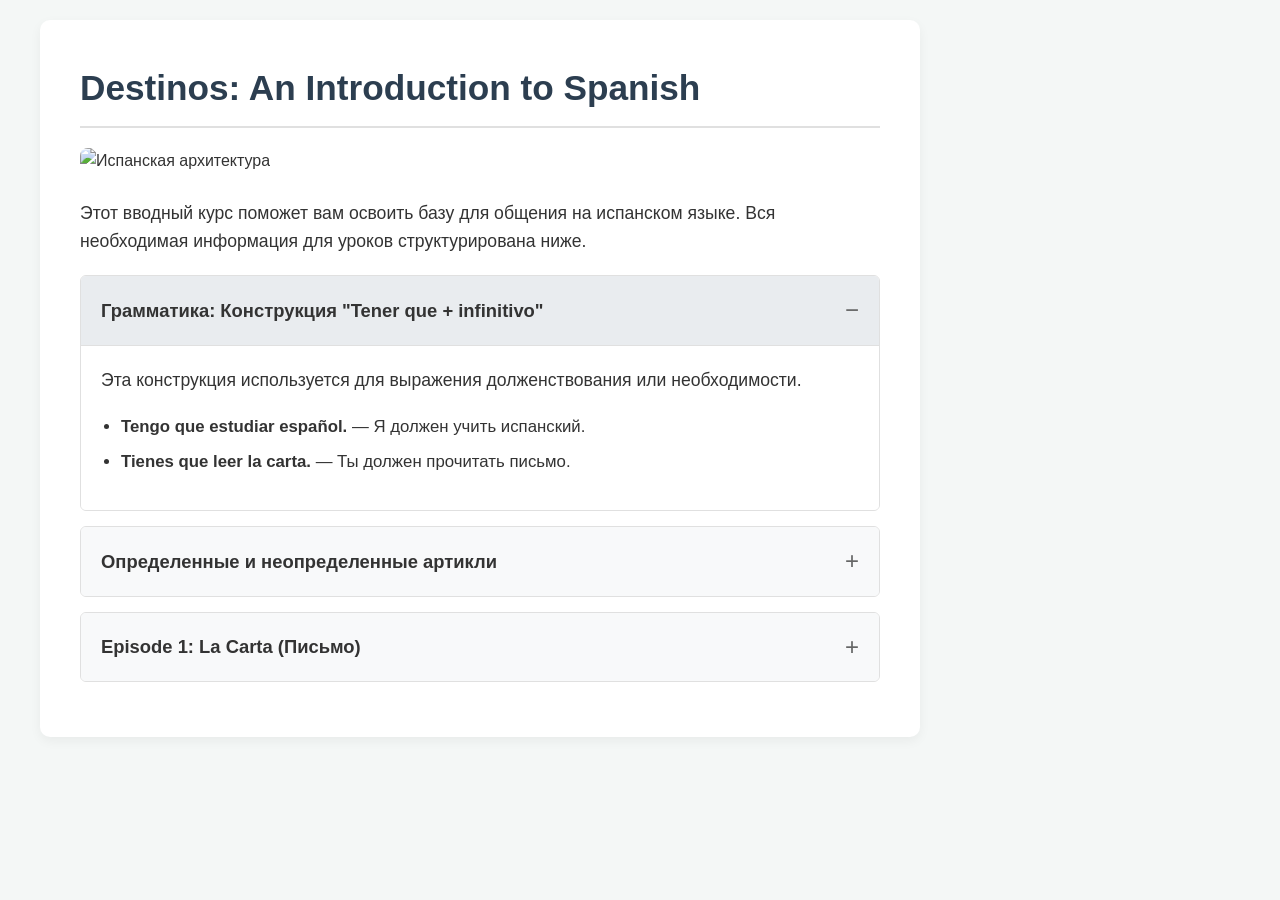
==== Destinos_history.html @ 7db03fae "Rename Destinos_history to Destinos_history.html" ====
<!DOCTYPE html>
<html lang="ru">
<head>
    <meta charset="UTF-8">
    <meta name="viewport" content="width=device-width, initial-scale=1.0">
    <title>Destinos: An Introduction to Spanish</title>
    <style>
        /* Сброс базовых отступов */
        body, h1, h2, p {
            margin: 0;
            padding: 0;
        }

        body {
            font-family: -apple-system, BlinkMacSystemFont, "Segoe UI", Roboto, Helvetica, Arial, sans-serif;
            line-height: 1.6;
            color: #333;
            background-color: #f4f7f6;
            padding: 20px;
        }

        /* Контейнер для имитации структуры сайта */
        .page-container {
            max-width: 1200px;
            margin: 0 auto;
            display: flex;
            justify-content: flex-start; /* Выравнивание по левому краю */
        }

        /* Основная левая колонка */
        .content-left {
            width: 100%;
            max-width: 800px; /* Занимает только левую часть пространства */
            background-color: #ffffff;
            padding: 40px;
            border-radius: 10px;
            box-shadow: 0 4px 12px rgba(0, 0, 0, 0.05);
        }

        h1 {
            font-size: 2.2rem;
            margin-bottom: 20px;
            color: #2c3e50;
            border-bottom: 2px solid #e0e0e0;
            padding-bottom: 10px;
        }

        /* Адаптивные изображения */
        .hero-image {
            width: 100%;
            height: auto;
            border-radius: 8px;
            margin-bottom: 25px;
            object-fit: cover;
        }

        p {
            margin-bottom: 20px;
            font-size: 1.1rem;
        }

        /* Стили для раскрывающихся абзацев */
        details {
            background-color: #fdfdfd;
            border: 1px solid #e0e0e0;
            border-radius: 6px;
            margin-bottom: 15px;
            overflow: hidden;
        }

        summary {
            padding: 15px 20px;
            font-size: 1.15rem;
            font-weight: 600;
            cursor: pointer;
            background-color: #f8f9fa;
            transition: background-color 0.2s ease;
            list-style: none; /* Убирает стандартный маркер в Safari/Chrome */
            display: flex;
            justify-content: space-between;
            align-items: center;
        }

        summary::-webkit-details-marker {
            display: none;
        }

        /* Кастомный плюс/минус для раскрывающихся списков */
        summary::after {
            content: '+';
            font-size: 1.5rem;
            color: #666;
            font-weight: 400;
        }

        details[open] summary::after {
            content: '−';
        }

        details[open] summary {
            background-color: #e9ecef;
            border-bottom: 1px solid #e0e0e0;
        }

        .details-content {
            padding: 20px;
            background-color: #ffffff;
            font-size: 1.05rem;
        }
        
        .details-content ul {
            padding-left: 20px;
            margin-bottom: 15px;
        }

        .details-content li {
            margin-bottom: 8px;
        }
    </style>
</head>
<body>

    <div class="page-container">
        <!-- Выделенная левая часть страницы -->
        <main class="content-left">
            <h1>Destinos: An Introduction to Spanish</h1>
            
            <!-- Место для основной фотографии -->
            <img src="https://images.unsplash.com/photo-1543783207-ec64e4d95325?ixlib=rb-4.0.3&auto=format&fit=crop&w=800&q=80" alt="Испанская архитектура" class="hero-image">
            
            <p>Этот вводный курс поможет вам освоить базу для общения на испанском языке. Вся необходимая информация для уроков структурирована ниже.</p>

            <!-- Раскрывающийся абзац 1 -->
            <details open>
                <summary>Грамматика: Конструкция "Tener que + infinitivo"</summary>
                <div class="details-content">
                    <p>Эта конструкция используется для выражения долженствования или необходимости.</p>
                    <ul>
                        <li><strong>Tengo que estudiar español.</strong> — Я должен учить испанский.</li>
                        <li><strong>Tienes que leer la carta.</strong> — Ты должен прочитать письмо.</li>
                    </ul>
                </div>
            </details>

            <!-- Раскрывающийся абзац 2 -->
            <details>
                <summary>Определенные и неопределенные артикли</summary>
                <div class="details-content">
                    <p>Артикли помогают определить род и число существительных в испанском языке. Здесь будут размещены правила их использования и таблицы склонений.</p>
                </div>
            </details>

            <!-- Раскрывающийся абзац 3 -->
            <details>
                <summary>Episode 1: La Carta (Письмо)</summary>
                <div class="details-content">
                    <p><em>(Вставьте сюда оригинальный текст с описанием эпизода)</em></p>
                    <p>История начинается в Мексике, где дон Фернандо рассказывает своей семье о таинственном письме из Испании...</p>
                </div>
            </details>

        </main>
    </div>

</body>
</html>
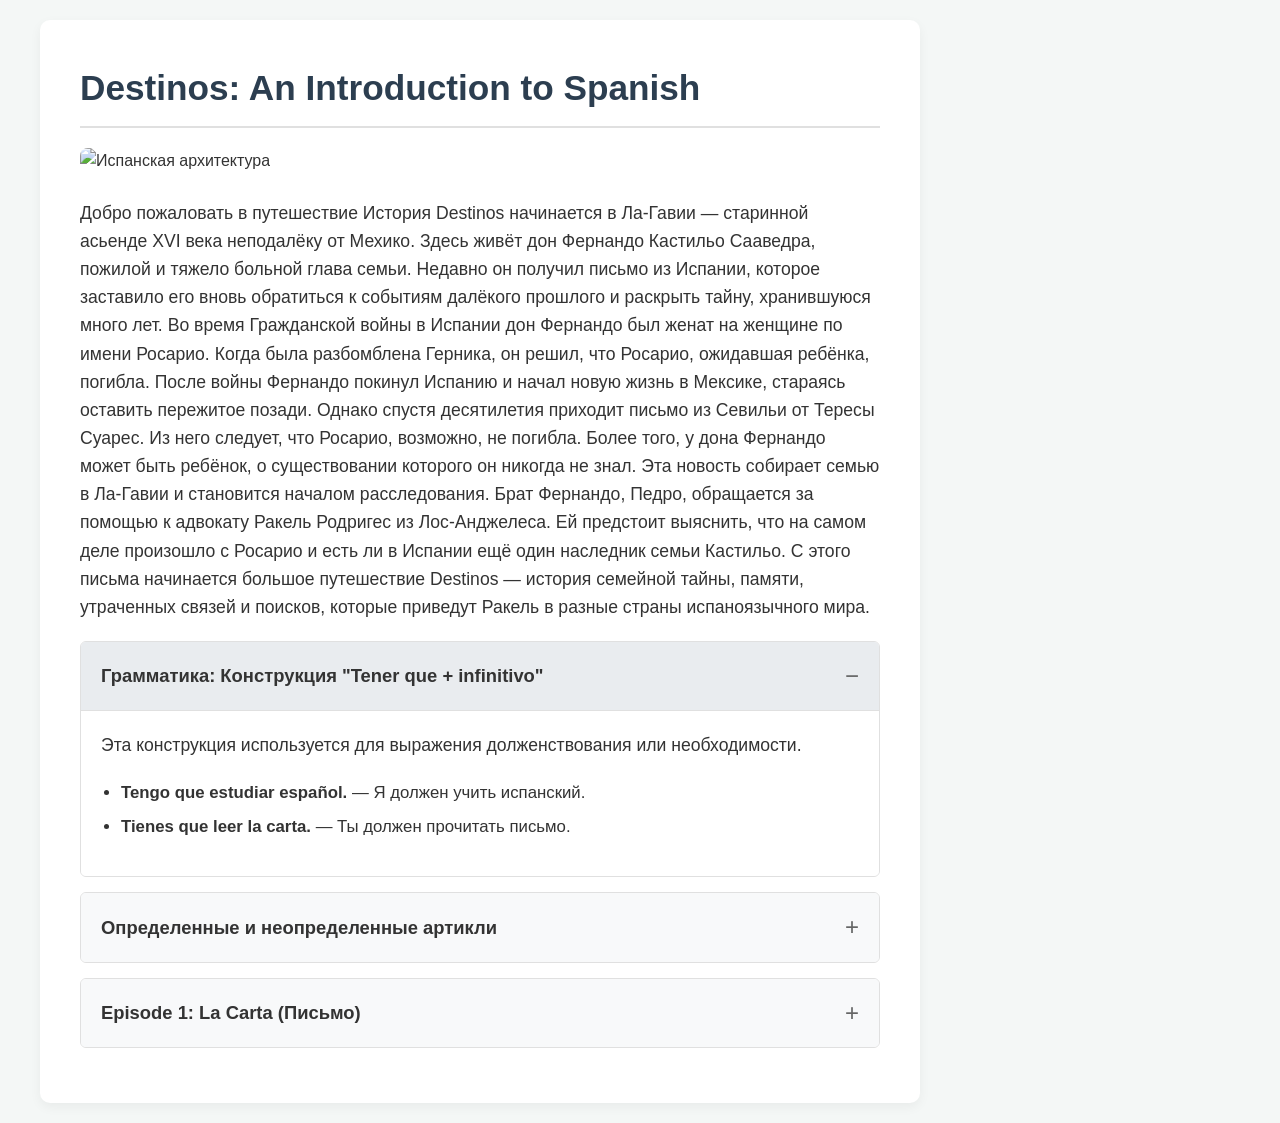
==== commit 7e59f646: "Update Destinos_history.html" ====
--- a/Destinos_history.html
+++ b/Destinos_history.html
@@ -128,7 +128,16 @@
             <!-- Место для основной фотографии -->
             <img src="https://images.unsplash.com/photo-1543783207-ec64e4d95325?ixlib=rb-4.0.3&auto=format&fit=crop&w=800&q=80" alt="Испанская архитектура" class="hero-image">
             
-            <p>Этот вводный курс поможет вам освоить базу для общения на испанском языке. Вся необходимая информация для уроков структурирована ниже.</p>
+            <p>Добро пожаловать в путешествие
+История Destinos начинается в Ла-Гавии — старинной асьенде XVI века неподалёку от Мехико. Здесь живёт дон Фернандо Кастильо Сааведра, пожилой и тяжело больной глава семьи. Недавно он получил письмо из Испании, которое заставило его вновь обратиться к событиям далёкого прошлого и раскрыть тайну, хранившуюся много лет.
+
+Во время Гражданской войны в Испании дон Фернандо был женат на женщине по имени Росарио. Когда была разбомблена Герника, он решил, что Росарио, ожидавшая ребёнка, погибла. После войны Фернандо покинул Испанию и начал новую жизнь в Мексике, стараясь оставить пережитое позади.
+
+Однако спустя десятилетия приходит письмо из Севильи от Тересы Суарес. Из него следует, что Росарио, возможно, не погибла. Более того, у дона Фернандо может быть ребёнок, о существовании которого он никогда не знал.
+
+Эта новость собирает семью в Ла-Гавии и становится началом расследования. Брат Фернандо, Педро, обращается за помощью к адвокату Ракель Родригес из Лос-Анджелеса. Ей предстоит выяснить, что на самом деле произошло с Росарио и есть ли в Испании ещё один наследник семьи Кастильо.
+
+С этого письма начинается большое путешествие Destinos — история семейной тайны, памяти, утраченных связей и поисков, которые приведут Ракель в разные страны испаноязычного мира.</p>
 
             <!-- Раскрывающийся абзац 1 -->
             <details open>
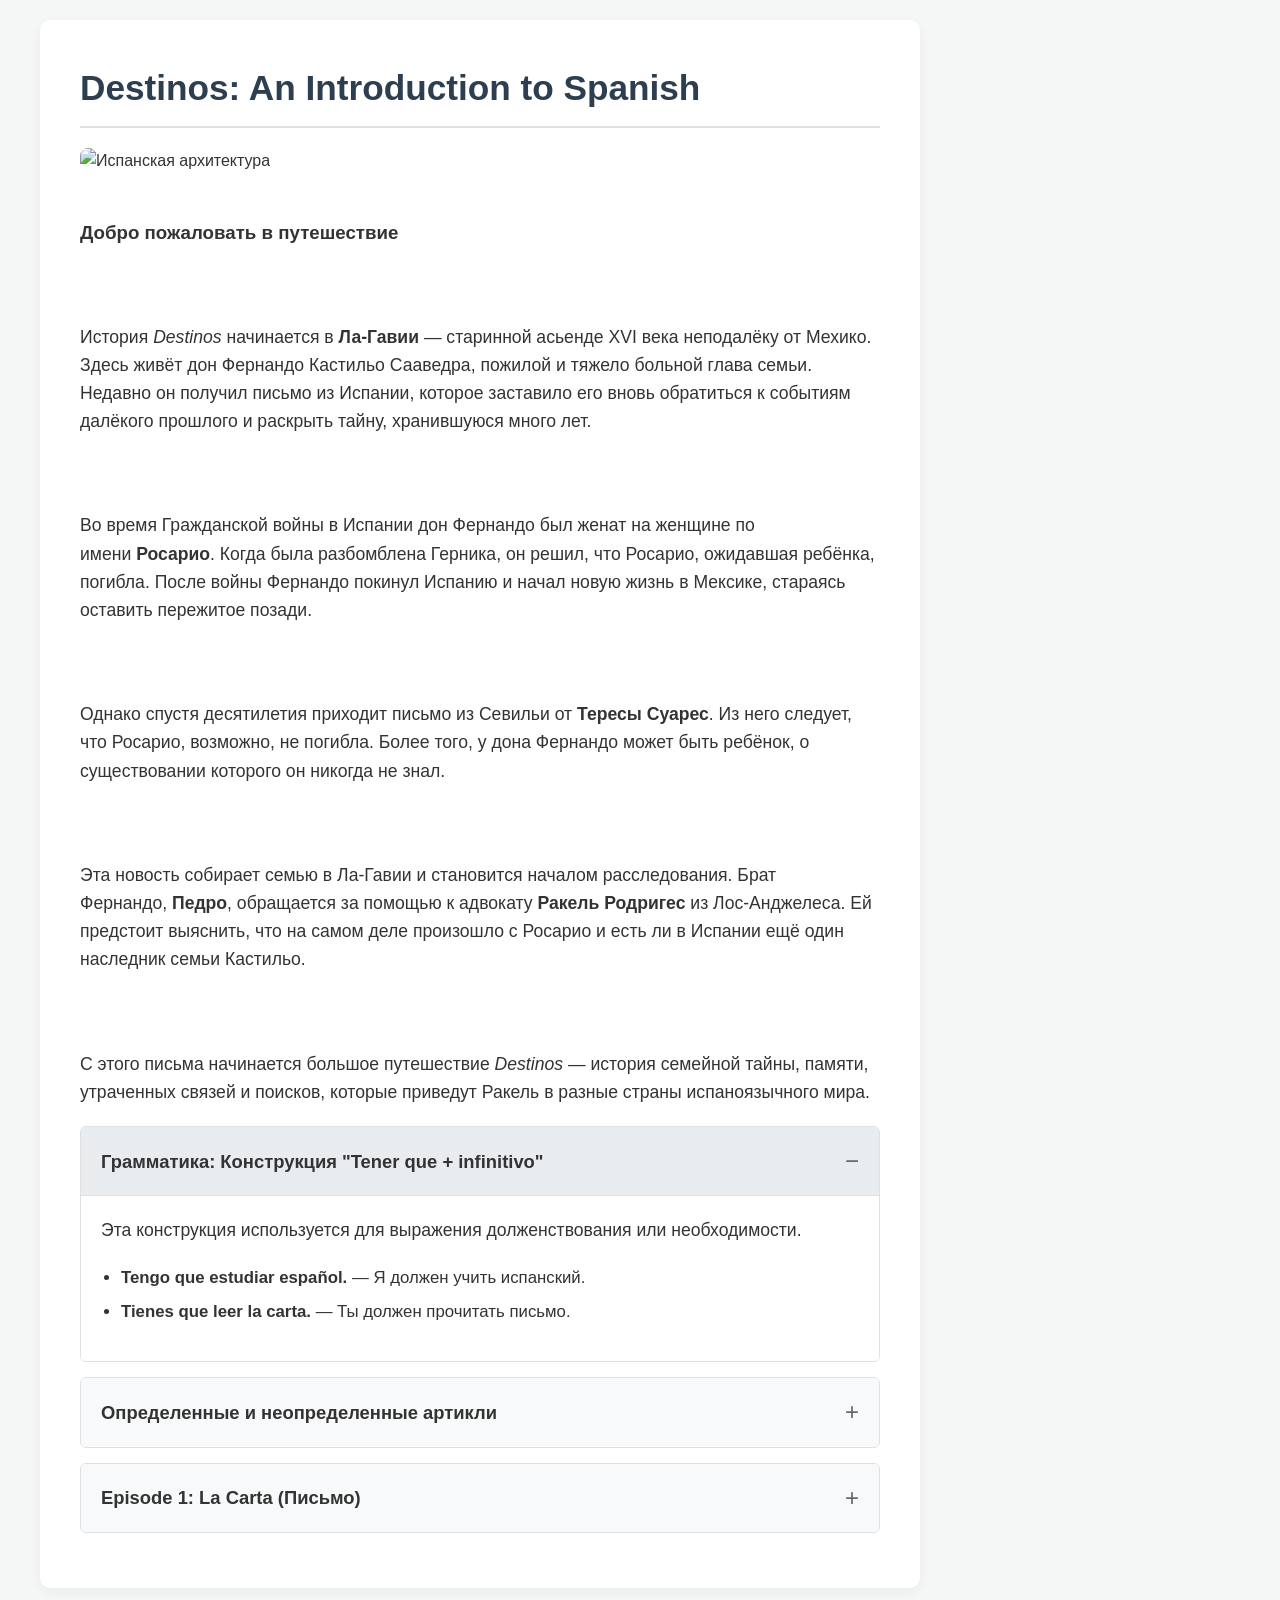
==== commit f681bc0d: "Update Destinos_history.html" ====
--- a/Destinos_history.html
+++ b/Destinos_history.html
@@ -128,16 +128,32 @@
             <!-- Место для основной фотографии -->
             <img src="https://images.unsplash.com/photo-1543783207-ec64e4d95325?ixlib=rb-4.0.3&auto=format&fit=crop&w=800&q=80" alt="Испанская архитектура" class="hero-image">
             
-            <p>Добро пожаловать в путешествие
-История Destinos начинается в Ла-Гавии — старинной асьенде XVI века неподалёку от Мехико. Здесь живёт дон Фернандо Кастильо Сааведра, пожилой и тяжело больной глава семьи. Недавно он получил письмо из Испании, которое заставило его вновь обратиться к событиям далёкого прошлого и раскрыть тайну, хранившуюся много лет.
-
-Во время Гражданской войны в Испании дон Фернандо был женат на женщине по имени Росарио. Когда была разбомблена Герника, он решил, что Росарио, ожидавшая ребёнка, погибла. После войны Фернандо покинул Испанию и начал новую жизнь в Мексике, стараясь оставить пережитое позади.
-
-Однако спустя десятилетия приходит письмо из Севильи от Тересы Суарес. Из него следует, что Росарио, возможно, не погибла. Более того, у дона Фернандо может быть ребёнок, о существовании которого он никогда не знал.
-
-Эта новость собирает семью в Ла-Гавии и становится началом расследования. Брат Фернандо, Педро, обращается за помощью к адвокату Ракель Родригес из Лос-Анджелеса. Ей предстоит выяснить, что на самом деле произошло с Росарио и есть ли в Испании ещё один наследник семьи Кастильо.
-
-С этого письма начинается большое путешествие Destinos — история семейной тайны, памяти, утраченных связей и поисков, которые приведут Ракель в разные страны испаноязычного мира.</p>
+<h3 style="color: #333333;">Добро пожаловать в путешествие</h3>
+<p>
+ <br>
+ <br>
+	 История&nbsp;<em>Destinos</em>&nbsp;начинается в&nbsp;<span style="font-weight: 700;">Ла-Гавии</span>&nbsp;— старинной асьенде XVI века неподалёку от Мехико. Здесь живёт дон Фернандо Кастильо Сааведра, пожилой и тяжело больной глава семьи. Недавно он получил письмо из Испании, которое заставило его вновь обратиться к событиям далёкого прошлого и раскрыть тайну, хранившуюся много лет.
+</p>
+<p>
+ <br>
+ <br>
+	 Во время Гражданской войны в Испании дон Фернандо был женат на женщине по имени&nbsp;<span style="font-weight: 700;">Росарио</span>. Когда была разбомблена Герника, он решил, что Росарио, ожидавшая ребёнка, погибла. После войны Фернандо покинул Испанию и начал новую жизнь в Мексике, стараясь оставить пережитое позади.
+</p>
+<p>
+ <br>
+ <br>
+	 Однако спустя десятилетия приходит письмо из Севильи от&nbsp;<span style="font-weight: 700;">Тересы Суарес</span>. Из него следует, что Росарио, возможно, не погибла. Более того, у дона Фернандо может быть ребёнок, о существовании которого он никогда не знал.
+</p>
+<p>
+ <br>
+ <br>
+	 Эта новость собирает семью в Ла-Гавии и становится началом расследования. Брат Фернандо,&nbsp;<span style="font-weight: 700;">Педро</span>, обращается за помощью к адвокату&nbsp;<span style="font-weight: 700;">Ракель Родригес</span>&nbsp;из Лос-Анджелеса. Ей предстоит выяснить, что на самом деле произошло с Росарио и есть ли в Испании ещё один наследник семьи Кастильо.
+</p>
+<p>
+ <br>
+ <br>
+	 С этого письма начинается большое путешествие&nbsp;<em>Destinos</em>&nbsp;— история семейной тайны, памяти, утраченных связей и поисков, которые приведут Ракель в разные страны испаноязычного мира.
+</p>
 
             <!-- Раскрывающийся абзац 1 -->
             <details open>
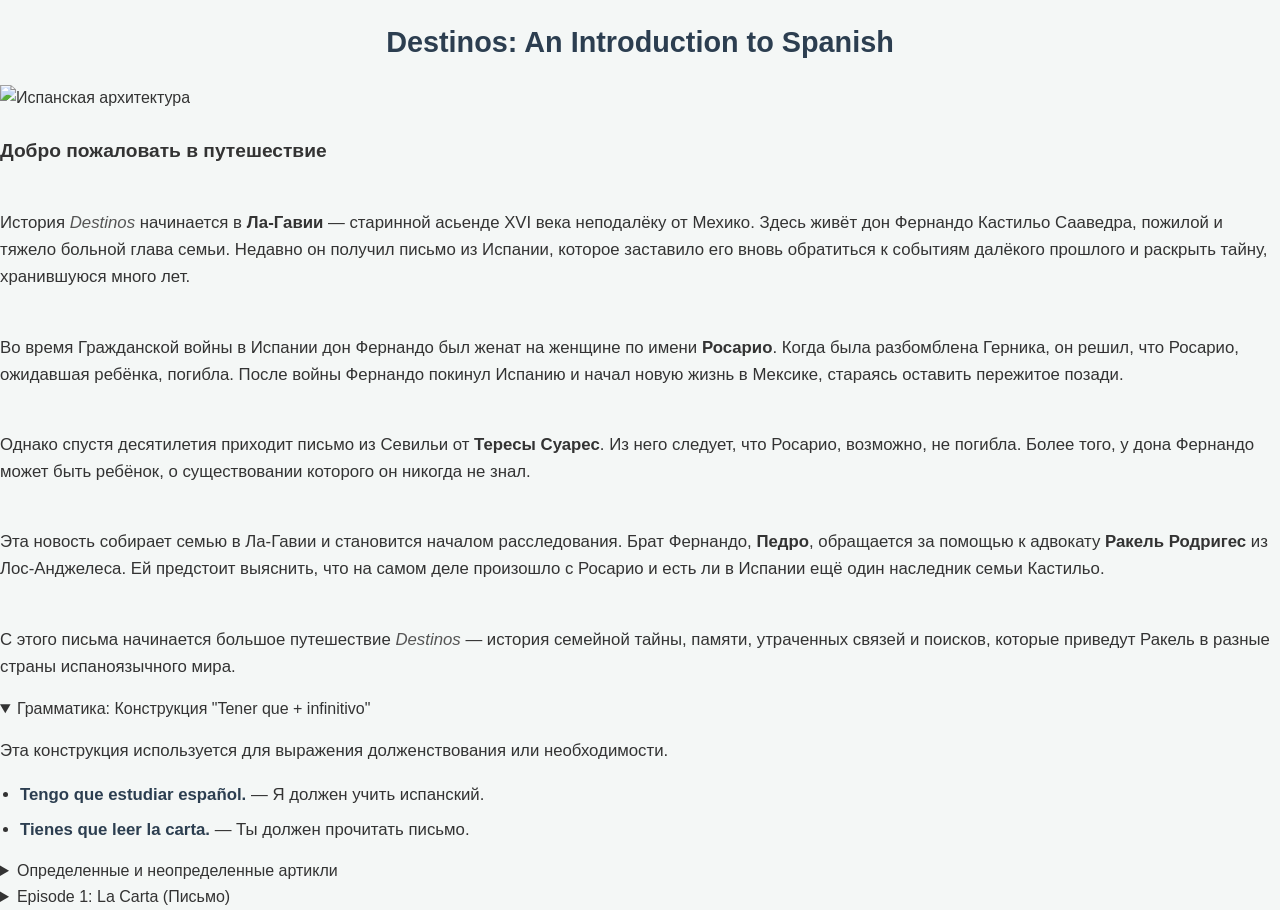
==== commit 34823abf: "Update Destinos_history.html" ====
--- a/Destinos_history.html
+++ b/Destinos_history.html
@@ -3,120 +3,9 @@
 <head>
     <meta charset="UTF-8">
     <meta name="viewport" content="width=device-width, initial-scale=1.0">
-    <title>Destinos: An Introduction to Spanish</title>
-    <style>
-        /* Сброс базовых отступов */
-        body, h1, h2, p {
-            margin: 0;
-            padding: 0;
-        }
-
-        body {
-            font-family: -apple-system, BlinkMacSystemFont, "Segoe UI", Roboto, Helvetica, Arial, sans-serif;
-            line-height: 1.6;
-            color: #333;
-            background-color: #f4f7f6;
-            padding: 20px;
-        }
-
-        /* Контейнер для имитации структуры сайта */
-        .page-container {
-            max-width: 1200px;
-            margin: 0 auto;
-            display: flex;
-            justify-content: flex-start; /* Выравнивание по левому краю */
-        }
-
-        /* Основная левая колонка */
-        .content-left {
-            width: 100%;
-            max-width: 800px; /* Занимает только левую часть пространства */
-            background-color: #ffffff;
-            padding: 40px;
-            border-radius: 10px;
-            box-shadow: 0 4px 12px rgba(0, 0, 0, 0.05);
-        }
-
-        h1 {
-            font-size: 2.2rem;
-            margin-bottom: 20px;
-            color: #2c3e50;
-            border-bottom: 2px solid #e0e0e0;
-            padding-bottom: 10px;
-        }
-
-        /* Адаптивные изображения */
-        .hero-image {
-            width: 100%;
-            height: auto;
-            border-radius: 8px;
-            margin-bottom: 25px;
-            object-fit: cover;
-        }
-
-        p {
-            margin-bottom: 20px;
-            font-size: 1.1rem;
-        }
-
-        /* Стили для раскрывающихся абзацев */
-        details {
-            background-color: #fdfdfd;
-            border: 1px solid #e0e0e0;
-            border-radius: 6px;
-            margin-bottom: 15px;
-            overflow: hidden;
-        }
-
-        summary {
-            padding: 15px 20px;
-            font-size: 1.15rem;
-            font-weight: 600;
-            cursor: pointer;
-            background-color: #f8f9fa;
-            transition: background-color 0.2s ease;
-            list-style: none; /* Убирает стандартный маркер в Safari/Chrome */
-            display: flex;
-            justify-content: space-between;
-            align-items: center;
-        }
-
-        summary::-webkit-details-marker {
-            display: none;
-        }
-
-        /* Кастомный плюс/минус для раскрывающихся списков */
-        summary::after {
-            content: '+';
-            font-size: 1.5rem;
-            color: #666;
-            font-weight: 400;
-        }
-
-        details[open] summary::after {
-            content: '−';
-        }
-
-        details[open] summary {
-            background-color: #e9ecef;
-            border-bottom: 1px solid #e0e0e0;
-        }
-
-        .details-content {
-            padding: 20px;
-            background-color: #ffffff;
-            font-size: 1.05rem;
-        }
-        
-        .details-content ul {
-            padding-left: 20px;
-            margin-bottom: 15px;
-        }
-
-        .details-content li {
-            margin-bottom: 8px;
-        }
-    </style>
+    <title>Destinos: Грамматика (Сцена 1)</title>
+    <!-- ЕДИНАЯ ССЫЛКА НА ФАЙЛ СТИЛЕЙ -->
+    <link rel="stylesheet" href="style.css">
 </head>
 <body>
 
@@ -130,27 +19,27 @@
             
 <h3 style="color: #333333;">Добро пожаловать в путешествие</h3>
 <p>
- <br>
+
  <br>
 	 История&nbsp;<em>Destinos</em>&nbsp;начинается в&nbsp;<span style="font-weight: 700;">Ла-Гавии</span>&nbsp;— старинной асьенде XVI века неподалёку от Мехико. Здесь живёт дон Фернандо Кастильо Сааведра, пожилой и тяжело больной глава семьи. Недавно он получил письмо из Испании, которое заставило его вновь обратиться к событиям далёкого прошлого и раскрыть тайну, хранившуюся много лет.
 </p>
 <p>
- <br>
+
  <br>
 	 Во время Гражданской войны в Испании дон Фернандо был женат на женщине по имени&nbsp;<span style="font-weight: 700;">Росарио</span>. Когда была разбомблена Герника, он решил, что Росарио, ожидавшая ребёнка, погибла. После войны Фернандо покинул Испанию и начал новую жизнь в Мексике, стараясь оставить пережитое позади.
 </p>
 <p>
- <br>
+
  <br>
 	 Однако спустя десятилетия приходит письмо из Севильи от&nbsp;<span style="font-weight: 700;">Тересы Суарес</span>. Из него следует, что Росарио, возможно, не погибла. Более того, у дона Фернандо может быть ребёнок, о существовании которого он никогда не знал.
 </p>
 <p>
- <br>
+
  <br>
 	 Эта новость собирает семью в Ла-Гавии и становится началом расследования. Брат Фернандо,&nbsp;<span style="font-weight: 700;">Педро</span>, обращается за помощью к адвокату&nbsp;<span style="font-weight: 700;">Ракель Родригес</span>&nbsp;из Лос-Анджелеса. Ей предстоит выяснить, что на самом деле произошло с Росарио и есть ли в Испании ещё один наследник семьи Кастильо.
 </p>
 <p>
- <br>
+
  <br>
 	 С этого письма начинается большое путешествие&nbsp;<em>Destinos</em>&nbsp;— история семейной тайны, памяти, утраченных связей и поисков, которые приведут Ракель в разные страны испаноязычного мира.
 </p>
--- a/style.css
+++ b/style.css
@@ -0,0 +1,85 @@
+/* Базовые настройки страницы */
+body {
+    font-family: 'Helvetica Neue', Helvetica, Arial, sans-serif;
+    line-height: 1.6;
+    color: #333333;
+    background-color: #f4f7f6;
+    margin: 0;
+    padding: 0;
+}
+
+/* Главный контейнер для текста */
+.container {
+    max-width: 800px;
+    margin: 40px auto;
+    background-color: #ffffff;
+    padding: 40px 50px;
+    border-radius: 8px;
+    box-shadow: 0 4px 15px rgba(0, 0, 0, 0.05);
+}
+
+/* Заголовки */
+h1 {
+    color: #2c3e50;
+    font-size: 1.8em;
+    text-align: center;
+    margin-bottom: 20px;
+}
+
+h2 {
+    color: #2c3e50;
+    font-size: 1.5em;
+    border-bottom: 2px solid #3498db;
+    padding-bottom: 10px;
+    margin-top: 30px;
+}
+
+h3 {
+    color: #2980b9;
+    font-size: 1.2em;
+    margin-top: 25px;
+    margin-bottom: 10px;
+}
+
+/* Текст и выделения */
+p {
+    margin-bottom: 15px;
+    font-size: 1.05em;
+}
+
+strong {
+    color: #2c3e50;
+}
+
+em {
+    color: #555555;
+}
+
+ul, ol {
+    margin-bottom: 15px;
+    font-size: 1.05em;
+    padding-left: 20px;
+}
+
+li {
+    margin-bottom: 8px;
+}
+
+/* Адаптация для мобильных телефонов */
+@media (max-width: 768px) {
+    .container {
+        margin: 0; 
+        padding: 20px 15px;
+        border-radius: 0; 
+        box-shadow: none; 
+    }
+    body {
+        background-color: #ffffff; 
+    }
+    h1 {
+        font-size: 1.5em;
+    }
+    h2 {
+        font-size: 1.3em;
+    }
+}
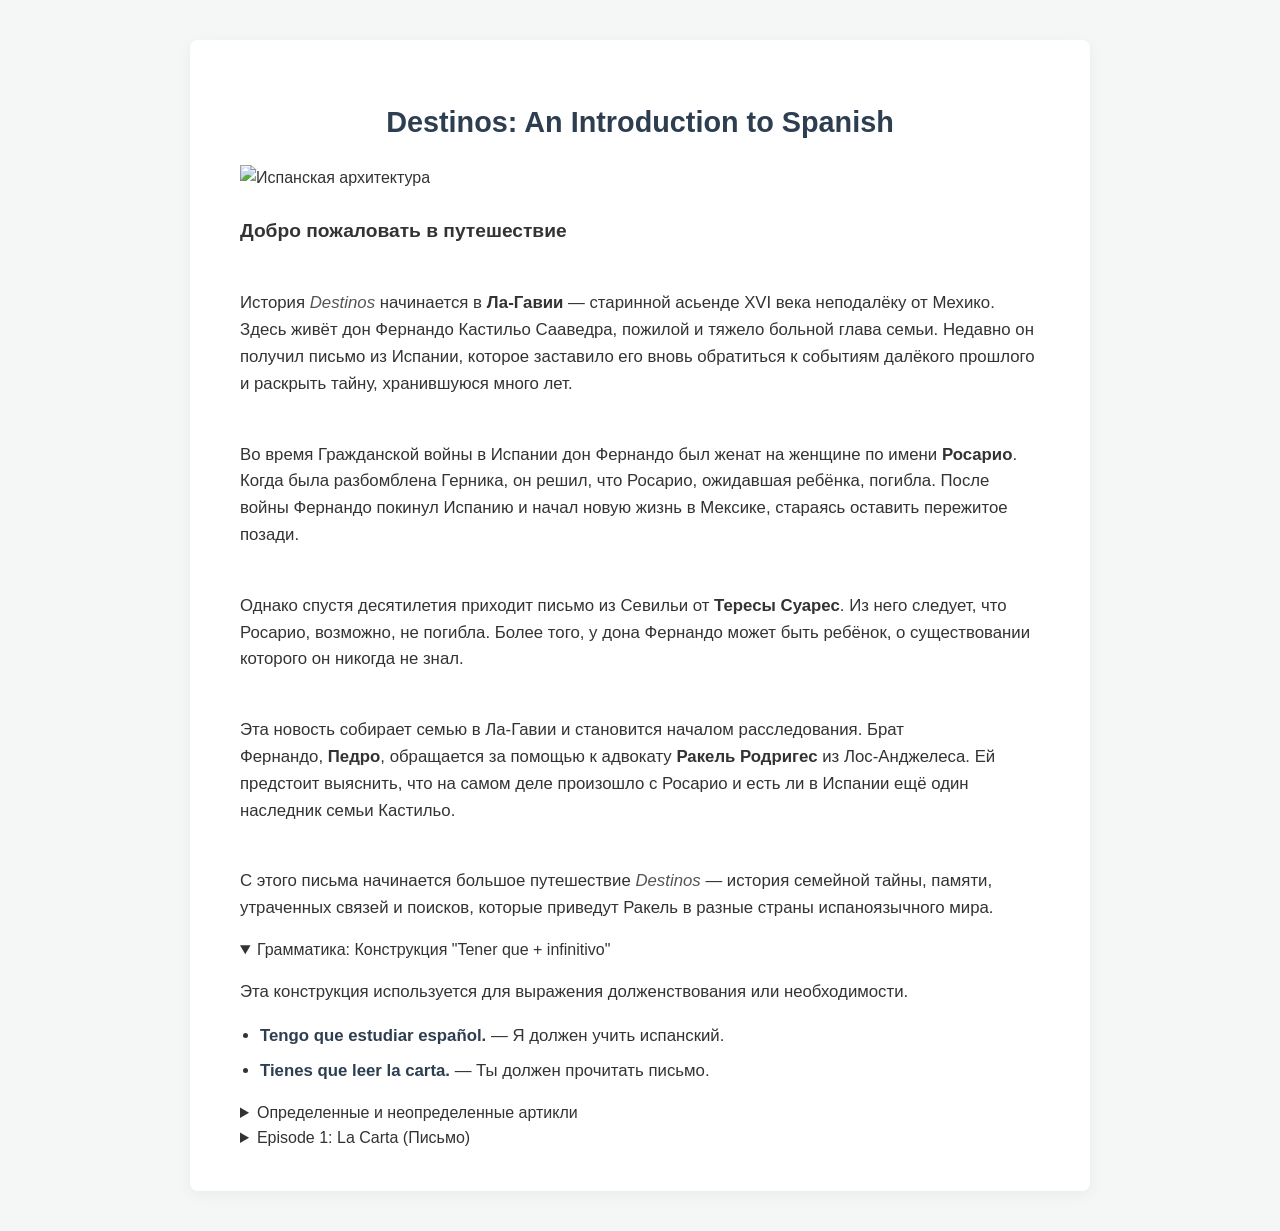
==== commit 0b3124ff: "Update Destinos_history.html" ====
--- a/Destinos_history.html
+++ b/Destinos_history.html
@@ -3,11 +3,13 @@
 <head>
     <meta charset="UTF-8">
     <meta name="viewport" content="width=device-width, initial-scale=1.0">
-    <title>Destinos: Грамматика (Сцена 1)</title>
+    <title>Destinos: Введение (Сцена 1)</title>
     <!-- ЕДИНАЯ ССЫЛКА НА ФАЙЛ СТИЛЕЙ -->
     <link rel="stylesheet" href="style.css">
 </head>
 <body>
+
+<div class="container">
 
     <div class="page-container">
         <!-- Выделенная левая часть страницы -->
